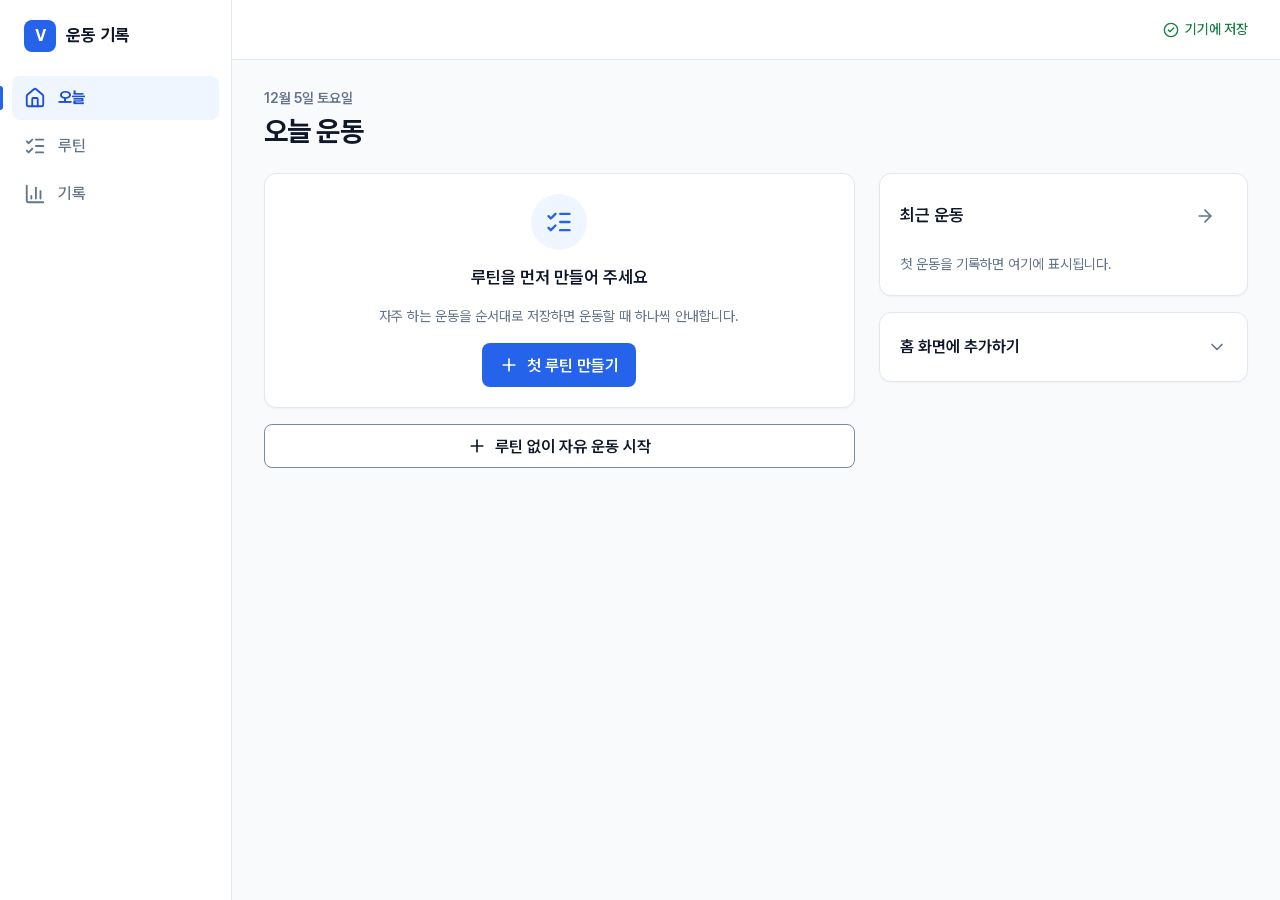
==== pwa/index.html @ a0f9f4d1 "다음 차례 루틴 추천과 루틴별 마지막 운동일 표시 Co-Authored-By: Claude Opus 5.5 <noreply@anthropic.com>" ====
<!doctype html>
<html lang="ko">
<head>
  <meta charset="utf-8">
  <meta name="viewport" content="width=device-width, initial-scale=1, viewport-fit=cover">
  <meta name="theme-color" content="#FFFFFF">
  <meta name="apple-mobile-web-app-capable" content="yes">
  <meta name="apple-mobile-web-app-status-bar-style" content="default">
  <meta name="description" content="세트가 끝나면 말하거나 직접 입력하는 개인용 운동 기록">
  <link rel="manifest" href="./manifest.webmanifest">
  <link rel="icon" href="./icon.svg" type="image/svg+xml">
  <link rel="apple-touch-icon" href="./icon-192.png">
  <link rel="preload" href="./fonts/VFSans-Variable.woff2" as="font" type="font/woff2" crossorigin>
  <link rel="stylesheet" href="./styles.css">
  <title>운동 기록</title>
</head>
<body>
  <a class="skip-link" href="#app-main">본문으로 건너뛰기</a>
  <div class="app-shell">
    <nav class="app-nav" aria-label="주 메뉴">
      <div class="nav-brand" aria-hidden="true"><span class="brand-mark">V</span><span>운동 기록</span></div>
      <button type="button" data-view="home" id="nav-home"><svg class="icon" width="22" height="22" viewBox="0 0 24 24" fill="none" stroke="currentColor" stroke-width="2" stroke-linecap="round" stroke-linejoin="round" aria-hidden="true" focusable="false"><path d="M15 21v-8a1 1 0 0 0-1-1h-4a1 1 0 0 0-1 1v8"/><path d="M3 10a2 2 0 0 1 .709-1.528l7-6a2 2 0 0 1 2.582 0l7 6A2 2 0 0 1 21 10v9a2 2 0 0 1-2 2H5a2 2 0 0 1-2-2z"/></svg><span>오늘</span></button>
      <button type="button" data-view="routines" id="nav-routines"><svg class="icon" width="22" height="22" viewBox="0 0 24 24" fill="none" stroke="currentColor" stroke-width="2" stroke-linecap="round" stroke-linejoin="round" aria-hidden="true" focusable="false"><path d="M13 5h8"/><path d="M13 12h8"/><path d="M13 19h8"/><path d="m3 17 2 2 4-4"/><path d="m3 7 2 2 4-4"/></svg><span>루틴</span></button>
      <button type="button" data-view="history" id="nav-history"><svg class="icon" width="22" height="22" viewBox="0 0 24 24" fill="none" stroke="currentColor" stroke-width="2" stroke-linecap="round" stroke-linejoin="round" aria-hidden="true" focusable="false"><path d="M3 3v16a2 2 0 0 0 2 2h16"/><path d="M18 17V9"/><path d="M13 17V5"/><path d="M8 17v-3"/></svg><span>기록</span></button>
    </nav>
    <div class="app-body">
      <header class="app-header">
        <div class="header-brand"><span class="brand-mark" aria-hidden="true">V</span><span class="header-title">운동 기록</span></div>
        <span id="connection" class="connection" aria-live="polite"></span>
      </header>
      <main id="app-main" class="app-main" tabindex="-1" aria-busy="true">
        <div class="skeleton-page" role="status" aria-label="기록을 불러오는 중">
          <div class="skeleton sk-eyebrow"></div>
          <div class="skeleton sk-title"></div>
          <div class="skeleton sk-card"></div>
          <div class="skeleton sk-card short"></div>
        </div>
      </main>
    </div>
  </div>
  <div id="toast-region" class="toast-region"></div>

  <dialog id="confirm-dialog" class="dialog confirm-dialog" aria-labelledby="confirm-title" aria-describedby="confirm-message">
    <form method="dialog" class="sheet">
      <div class="confirm-head"><span class="confirm-icon"></span><h2 id="confirm-title" class="dialog-title"></h2></div>
      <p id="confirm-message" class="confirm-message"></p>
      <div class="button-row"><button value="cancel" id="confirm-cancel" class="button secondary">취소</button><button value="ok" id="confirm-ok" class="button primary">확인</button></div>
    </form>
  </dialog>

  <dialog id="set-dialog" class="dialog" aria-labelledby="set-dialog-title">
    <form id="set-form" class="sheet" method="dialog">
      <h2 id="set-dialog-title" class="dialog-title">세트 직접 입력</h2>
      <div class="field-grid">
        <label class="field"><span class="label">중량 (kg)</span><input id="set-weight" name="weight" inputmode="decimal" type="number" min="0" max="2000" step="0.5" required></label>
        <label class="field"><span class="label">실제 횟수</span><input id="set-reps" name="reps" inputmode="numeric" type="number" min="0" max="999" step="1" required></label>
      </div>
      <p class="meta">목표 횟수가 아니라 실제로 수행한 횟수를 입력하세요.</p>
      <p id="set-error" class="inline-error" role="alert" hidden></p>
      <div class="button-row"><button type="button" class="button secondary" id="set-cancel">닫기</button><button type="submit" class="button primary">저장</button></div>
      <button type="button" class="button danger full" id="set-delete" hidden>이 세트 취소</button>
    </form>
  </dialog>

  <dialog id="dictation-dialog" class="dialog" aria-labelledby="dictation-title">
    <form id="dictation-form" class="sheet">
      <div class="sheet-heading"><p class="eyebrow">세트 기록</p><h2 id="dictation-title" class="dialog-title">받아쓰기로 기록</h2></div>
      <p id="dictation-help" class="meta">키보드의 마이크를 누르고 “70킬로 20회”처럼 말하세요. 받아쓰기를 마친 뒤 문장을 확인합니다.</p>
      <label class="field" for="dictation-text"><span class="label">받아쓴 문장</span></label>
      <textarea id="dictation-text" rows="3" lang="ko" inputmode="text" maxlength="300" placeholder="예: 70킬로 20회" aria-describedby="dictation-help dictation-weight-hint"></textarea>
      <p id="dictation-weight-hint" class="meta"></p>
      <div id="dictation-feedback" role="status" aria-live="polite" hidden></div>
      <button id="dictation-save" type="button" class="button primary full" hidden>기록 저장</button>
      <div class="button-row"><button id="dictation-cancel" type="button" class="button secondary">닫기</button><button id="dictation-check" type="submit" class="button primary">입력 확인</button></div>
      <details class="disclosure"><summary><span>키보드에 마이크가 없나요?</span><svg class="icon" width="20" height="20" viewBox="0 0 24 24" fill="none" stroke="currentColor" stroke-width="2" stroke-linecap="round" stroke-linejoin="round" aria-hidden="true" focusable="false"><path d="m6 9 6 6 6-6"/></svg></summary><div class="disclosure-body"><p class="meta">iPhone 설정 → 일반 → 키보드에서 받아쓰기를 켜고 한국어 키보드를 선택하세요. 문장을 직접 입력해도 됩니다.</p></div></details>
    </form>
  </dialog>

  <dialog id="routine-dialog" class="dialog dialog-wide" aria-labelledby="routine-title">
    <form id="routine-form" class="sheet">
      <div class="sheet-heading"><p class="eyebrow">루틴</p><h2 id="routine-title" class="dialog-title">새 운동 루틴</h2><p class="meta">위에서부터 순서대로 운동을 안내합니다.</p></div>
      <label class="field"><span class="label">루틴 제목</span><input name="title" required maxlength="40" placeholder="예: 하체"></label>
      <div id="routine-exercises" class="routine-exercises"></div>
      <button type="button" class="button secondary full" id="add-routine-exercise"><svg class="icon" width="20" height="20" viewBox="0 0 24 24" fill="none" stroke="currentColor" stroke-width="2" stroke-linecap="round" stroke-linejoin="round" aria-hidden="true" focusable="false"><path d="M5 12h14"/><path d="M12 5v14"/></svg>운동 추가</button>
      <p id="routine-error" class="inline-error" role="alert" hidden></p>
      <div class="button-row sheet-footer"><button type="button" class="button secondary" id="routine-cancel">취소</button><button type="submit" class="button primary">루틴 저장</button></div>
    </form>
  </dialog>
  <input id="backup-file" class="sr-only" type="file" accept=".json,application/json">
  <script type="module" src="./app.mjs?v=20261002-33"></script>
</body>
</html>
---- pwa/styles.css ----
/* Design system: docs/design-system.md. Mobile first; tablet ≥768px, desktop ≥1024px. */
@font-face {
  font-family: "VF Sans";
  src: url("./fonts/VFSans-Variable.woff2") format("woff2");
  font-weight: 45 930;
  font-style: normal;
  font-display: swap;
}

:root {
  color-scheme: light;
  --bg: #F8FAFC;
  --surface: #FFFFFF;
  --surface-muted: #F1F5F9;
  --text: #0F172A;
  --text-secondary: #64748B;
  --border: #E2E8F0;
  /* Input and control outlines need 3:1 against white (WCAG 1.4.11); --border is decorative only. */
  --border-strong: #7C8BA1;
  --primary: #2563EB;
  --primary-hover: #1D4ED8;
  --primary-soft: #EFF6FF;
  --primary-soft-border: #BFDBFE;
  --success: #16A34A;
  --success-text: #15803D;
  --success-soft: #F0FDF4;
  --success-soft-border: #BBF7D0;
  --warning: #D97706;
  --warning-text: #B45309;
  --warning-soft: #FFFBEB;
  --warning-soft-border: #FDE68A;
  --danger: #DC2626;
  --danger-hover: #B91C1C;
  --danger-soft: #FEF2F2;
  --danger-soft-border: #FECACA;
  --radius-card: 12px;
  --radius-control: 8px;
  --control-height: 44px;
  --gutter: 16px;
  --nav-height: 64px;
  --header-height: 56px;
  --sidebar-width: 232px;
  --content-max: 1440px;
  --shadow-card: 0 1px 2px rgba(15, 23, 42, 0.04);
  --shadow-overlay: 0 12px 32px rgba(15, 23, 42, 0.16);
  --duration: 200ms;
  --font: "VF Sans", "Pretendard", "Inter", -apple-system, BlinkMacSystemFont, "Apple SD Gothic Neo", "Malgun Gothic", system-ui, sans-serif;
}

*, *::before, *::after { box-sizing: border-box; }
html { -webkit-text-size-adjust: 100%; text-size-adjust: 100%; }
body {
  margin: 0;
  min-height: 100vh;
  font-family: var(--font);
  font-size: 16px;
  line-height: 1.5;
  color: var(--text);
  background: var(--bg);
  -webkit-font-smoothing: antialiased;
  font-feature-settings: "tnum" 0;
}
h1, h2, h3, p, dl, dd, ol, ul { margin: 0; }
ol, ul { padding: 0; list-style: none; }
button, input, select, textarea { font: inherit; color: inherit; }
button { cursor: pointer; }
button:disabled { cursor: not-allowed; }
svg.icon { flex: none; display: block; }
[hidden] { display: none !important; }
:focus-visible { outline: 2px solid var(--primary); outline-offset: 2px; border-radius: 4px; }
.sr-only { position: absolute; width: 1px; height: 1px; padding: 0; margin: -1px; overflow: hidden; clip: rect(0 0 0 0); white-space: nowrap; border: 0; }
.skip-link { position: absolute; left: 16px; top: -100px; z-index: 100; padding: 10px 16px; background: var(--surface); color: var(--primary); border: 1px solid var(--border); border-radius: var(--radius-control); font-weight: 600; }
.skip-link:focus { top: 12px; }

/* Typography */
.eyebrow { font-size: 14px; font-weight: 600; color: var(--text-secondary); }
.page-title { font-size: 24px; line-height: 1.3; font-weight: 700; letter-spacing: -0.02em; }
.page-desc { margin-top: 4px; font-size: 15px; color: var(--text-secondary); display: flex; flex-wrap: wrap; align-items: center; gap: 8px; }
.section-title { font-size: 20px; line-height: 1.35; font-weight: 600; letter-spacing: -0.01em; }
.card-title { font-size: 17px; line-height: 1.4; font-weight: 600; }
.hero-title { font-size: 22px; line-height: 1.3; font-weight: 700; letter-spacing: -0.01em; }
.meta { font-size: 14px; line-height: 1.5; color: var(--text-secondary); }
.label { font-size: 14px; font-weight: 600; color: var(--text); }
.unit { margin-left: 2px; font-size: 15px; font-weight: 500; color: var(--text-secondary); }
.inline-error { font-size: 14px; color: var(--danger); font-weight: 500; }

/* Shell: bottom tab bar on mobile, fixed sidebar from tablet up */
.app-shell { min-height: 100vh; }
.app-body { min-height: 100vh; padding-top: calc(var(--header-height) + env(safe-area-inset-top)); padding-bottom: calc(var(--nav-height) + env(safe-area-inset-bottom)); }
/* Fixed and opaque, including the status-bar inset: iOS Safari treats a fixed top bar as the page's
   top edge and extends its color, instead of blurring content that scrolls under the status bar. */
.app-header {
  position: fixed; top: 0; left: 0; right: 0; z-index: 20;
  display: flex; align-items: center; justify-content: space-between; gap: 12px;
  height: calc(var(--header-height) + env(safe-area-inset-top)); padding: env(safe-area-inset-top) var(--gutter) 0;
  background: var(--surface); border-bottom: 1px solid var(--border);
}
.header-brand, .nav-brand { display: flex; align-items: center; gap: 10px; font-weight: 700; font-size: 17px; }
.brand-mark { display: inline-grid; place-items: center; width: 32px; height: 32px; border-radius: 8px; background: var(--primary); color: #FFFFFF; font-size: 16px; font-weight: 700; }
.connection { display: inline-flex; align-items: center; gap: 6px; font-size: 14px; font-weight: 500; color: var(--success-text); }
.connection.offline { color: var(--warning-text); }
.app-nav {
  position: fixed; left: 0; right: 0; bottom: 0; z-index: 30;
  display: grid; grid-template-columns: repeat(3, 1fr);
  height: calc(var(--nav-height) + env(safe-area-inset-bottom)); padding-bottom: env(safe-area-inset-bottom);
  background: var(--surface); border-top: 1px solid var(--border);
}
.nav-brand { display: none; }
.app-nav button {
  position: relative; display: flex; flex-direction: column; align-items: center; justify-content: center; gap: 2px;
  min-height: var(--nav-height); border: 0; background: none; color: var(--text-secondary);
  font-size: 13px; font-weight: 500; transition: color var(--duration), background-color var(--duration);
}
.app-nav button.active { color: var(--primary); font-weight: 700; }
.app-nav button.active::before { content: ""; position: absolute; top: 0; left: 25%; right: 25%; height: 3px; border-radius: 0 0 3px 3px; background: var(--primary); }
.app-main { width: 100%; max-width: var(--content-max); margin: 0 auto; padding: 20px var(--gutter) 32px; display: grid; gap: 20px; align-content: start; }
.app-main:focus { outline: none; }

/* Skeleton */
.skeleton-page { display: grid; gap: 16px; }
.skeleton { border-radius: var(--radius-card); background: var(--surface-muted); animation: skeleton-pulse 1.4s ease-in-out infinite; }
.sk-eyebrow { width: 120px; height: 16px; border-radius: 6px; }
.sk-title { width: 60%; height: 30px; border-radius: 8px; }
.sk-card { height: 220px; }
.sk-card.short { height: 120px; }
@keyframes skeleton-pulse { 50% { opacity: 0.55; } }

/* Layout helpers */
.stack { display: grid; gap: 16px; align-content: start; }
.layout-split { display: grid; gap: 16px; align-items: start; }
.col-main, .col-side { min-width: 0; }
.card-grid { display: grid; gap: 16px; }
.section { display: grid; gap: 12px; }
.section-head, .card-head { display: flex; align-items: center; justify-content: space-between; gap: 12px; min-width: 0; }
.page-head { display: flex; flex-wrap: wrap; align-items: flex-end; justify-content: space-between; gap: 12px 16px; }
.page-head-text { display: grid; gap: 4px; min-width: 0; }
.page-actions { display: flex; flex-wrap: wrap; gap: 8px; }
.button-row { display: flex; gap: 8px; }
.button-row > .button { flex: 1; }
.button-wrap { display: flex; flex-wrap: wrap; gap: 8px; }
.form-actions { display: flex; flex-wrap: wrap-reverse; gap: 8px; justify-content: flex-end; }
.form-actions > .button { flex: 1 1 160px; }

/* Header tools: short meta, info toggle and icon buttons aligned on the right */
.head-tools { display: flex; align-items: center; gap: 4px; flex: none; }
.info-toggle { position: relative; }
.info-toggle > summary {
  display: grid; place-items: center; width: var(--control-height); height: var(--control-height);
  border-radius: var(--radius-control); color: var(--text-secondary); cursor: pointer; list-style: none;
  transition: background-color var(--duration), color var(--duration);
}
.info-toggle > summary::-webkit-details-marker { display: none; }
.info-toggle > summary:hover { background: var(--surface-muted); color: var(--text); }
.info-toggle[open] > summary { background: var(--primary-soft); color: var(--primary); }
.info-pop {
  position: absolute; z-index: 15; top: calc(100% + 4px); right: 0; width: min(280px, calc(100vw - 32px));
  padding: 12px 14px; background: var(--surface); color: var(--text); border: 1px solid var(--border);
  border-radius: var(--radius-card); box-shadow: var(--shadow-overlay); font-size: 14px; font-weight: 400; line-height: 1.5; white-space: normal;
}

/* Card */
.card { display: grid; gap: 16px; align-content: start; min-width: 0; padding: 16px; background: var(--surface); border: 1px solid var(--border); border-radius: var(--radius-card); box-shadow: var(--shadow-card); }
.form-card { max-width: 640px; }

/* Buttons: every control is at least 44px tall */
.button {
  display: inline-flex; align-items: center; justify-content: center; gap: 8px;
  min-height: var(--control-height); padding: 0 16px; border-radius: var(--radius-control);
  border: 1px solid transparent; font-size: 16px; font-weight: 600; line-height: 1.2; text-align: center; text-decoration: none;
  transition: background-color var(--duration), border-color var(--duration), color var(--duration);
}
.button.full { width: 100%; }
.button.primary { background: var(--primary); color: #FFFFFF; }
.button.primary:hover:not(:disabled) { background: var(--primary-hover); }
.button.secondary { background: var(--surface); color: var(--text); border-color: var(--border-strong); }
.button.secondary:hover:not(:disabled) { background: var(--surface-muted); }
.button.danger { background: var(--surface); color: var(--danger); border-color: var(--danger); }
.button.danger:hover:not(:disabled) { background: var(--danger-soft); }
.button.danger-solid { background: var(--danger); color: #FFFFFF; }
.button.danger-solid:hover:not(:disabled) { background: var(--danger-hover); }
.button:disabled { opacity: 0.5; }
.text-button, .link-button {
  display: inline-flex; align-items: center; gap: 6px; min-height: var(--control-height); padding: 0 8px; margin: 0 -8px;
  border: 0; border-radius: var(--radius-control); background: none; color: var(--primary); font-size: 15px; font-weight: 600;
  transition: background-color var(--duration), color var(--duration);
}
.text-button:hover, .link-button:hover { background: var(--primary-soft); }
.link-button { margin: 0; padding: 0 4px; font-size: 16px; text-align: left; }
.back-button { justify-self: start; }
.icon-button {
  display: inline-grid; place-items: center; flex: none; width: var(--control-height); height: var(--control-height);
  border: 1px solid transparent; border-radius: var(--radius-control); background: none; color: var(--text-secondary);
  transition: background-color var(--duration), color var(--duration);
}
.icon-button:hover:not(:disabled) { background: var(--surface-muted); color: var(--text); }
.icon-button.danger { color: var(--danger); }
.icon-button.danger:hover:not(:disabled) { background: var(--danger-soft); color: var(--danger-hover); }
.icon-button:disabled { opacity: 0.4; }

/* Form controls */
.field { display: grid; gap: 6px; min-width: 0; }
.field-grid { display: grid; grid-template-columns: 1fr 1fr; gap: 12px; }
input:not([type="file"]), select, textarea {
  width: 100%; min-height: var(--control-height); padding: 10px 12px;
  /* 16px stops iOS Safari from zooming on focus. */
  font-size: 16px; line-height: 1.4; background: var(--surface); color: var(--text);
  border: 1px solid var(--border-strong); border-radius: var(--radius-control);
  transition: border-color var(--duration), box-shadow var(--duration);
}
textarea { resize: vertical; min-height: 96px; }
input:focus-visible, select:focus-visible, textarea:focus-visible { outline: none; border-color: var(--primary); box-shadow: 0 0 0 3px rgba(37, 99, 235, 0.25); }
input::placeholder, textarea::placeholder { color: var(--text-secondary); }

/* Badges carry text (and usually an icon) so status never depends on color alone */
.badge { display: inline-flex; align-items: center; gap: 4px; min-height: 28px; padding: 2px 10px; border-radius: 999px; border: 1px solid var(--border); background: var(--surface-muted); color: var(--text); font-size: 13px; font-weight: 600; white-space: nowrap; }
.badge-primary { background: var(--primary-soft); border-color: var(--primary-soft-border); color: var(--primary-hover); }
.badge-success { background: var(--success-soft); border-color: var(--success-soft-border); color: var(--success-text); }
.badge-warning { background: var(--warning-soft); border-color: var(--warning-soft-border); color: var(--warning-text); }
.badge-danger { background: var(--danger-soft); border-color: var(--danger-soft-border); color: var(--danger-hover); }

/* Progress */
.progress { display: block; width: 100%; height: 8px; border: 0; border-radius: 999px; overflow: hidden; background: var(--surface-muted); appearance: none; -webkit-appearance: none; }
.progress::-webkit-progress-bar { background: var(--surface-muted); border-radius: 999px; }
.progress::-webkit-progress-value { background: var(--primary); border-radius: 999px; }
.progress::-moz-progress-bar { background: var(--primary); border-radius: 999px; }

/* Home */
.chip-group { display: flex; flex-wrap: wrap; gap: 8px; }
.chip {
  display: inline-flex; align-items: center; gap: 6px; min-height: var(--control-height); padding: 0 16px;
  border: 1px solid var(--border-strong); border-radius: 999px; background: var(--surface); color: var(--text); font-size: 15px; font-weight: 500;
  transition: background-color var(--duration), border-color var(--duration);
}
.chip:hover { background: var(--surface-muted); }
.chip.selected { background: var(--primary-soft); border: 2px solid var(--primary); color: var(--primary-hover); font-weight: 700; padding: 0 15px; }
.plan-head { display: flex; flex-wrap: wrap; align-items: baseline; justify-content: space-between; gap: 4px 12px; padding-top: 4px; border-top: 1px solid var(--border); }
.plan-head .card-title { padding-top: 12px; }
.plan-head .card-title .badge { margin-left: 4px; vertical-align: middle; }
/* Suggested next routine in the rotation; a plain highlighted row, not a second call to action */
.next-routine { display: flex; align-items: center; gap: 12px; padding: 12px; border: 1px solid var(--primary-soft-border); border-radius: var(--radius-control); background: var(--primary-soft); }
.next-routine .list-main { justify-items: start; }
.plan-list, .step-list { display: grid; }
.plan-list li { display: flex; align-items: center; gap: 12px; padding: 12px 0; border-bottom: 1px solid var(--border); }
.plan-list li:last-child { border-bottom: 0; }
.plan-index { display: inline-grid; place-items: center; flex: none; width: 28px; height: 28px; border-radius: 999px; background: var(--surface-muted); color: var(--text-secondary); font-size: 14px; font-weight: 700; font-variant-numeric: tabular-nums; }
.list-main { display: grid; gap: 2px; flex: 1; min-width: 0; }
.list-main strong { font-size: 16px; font-weight: 600; overflow-wrap: anywhere; }
.list { display: grid; margin: 0 -8px; }
.list-item {
  display: flex; align-items: center; gap: 12px; width: 100%; min-height: 60px; padding: 8px; border: 0; border-radius: var(--radius-control);
  background: none; text-align: left; color: var(--text-secondary); transition: background-color var(--duration);
}
.list-item:hover { background: var(--surface-muted); }
.list-item .list-main { color: var(--text); }
.stat-row { display: flex; flex-wrap: wrap; gap: 24px; }
.stat-row dt, .metric-grid dt, .stat dt { font-size: 14px; color: var(--text-secondary); font-weight: 500; }
.stat-row dd { font-size: 22px; font-weight: 700; font-variant-numeric: tabular-nums; }

/* Active workout */
.metric-grid { display: grid; grid-template-columns: repeat(3, minmax(0, 1fr)); gap: 12px; }
.metric-grid > div { display: grid; gap: 2px; min-width: 0; }
.metric-grid dd { font-size: 32px; line-height: 1.15; font-weight: 700; letter-spacing: -0.02em; font-variant-numeric: tabular-nums; }
.plate-line { display: flex; align-items: center; gap: 8px; padding: 10px 12px; border-radius: var(--radius-control); background: var(--surface-muted); font-size: 15px; font-weight: 500; font-variant-numeric: tabular-nums; }
.plate-line .icon { color: var(--text-secondary); }
.intensity-line { display: flex; flex-wrap: wrap; align-items: center; gap: 8px; }
.rest-timer {
  display: flex; align-items: center; gap: 8px; justify-self: start; min-height: var(--control-height); padding: 0 14px;
  border: 1px solid var(--border); border-radius: 999px; background: var(--surface); color: var(--text-secondary);
  font-size: 15px; font-weight: 600; font-variant-numeric: tabular-nums;
}
.rest-timer .icon-circle-check { display: none; }
.rest-timer.ready { background: var(--success-soft); border-color: var(--success-soft-border); color: var(--success-text); }
.rest-timer.ready .icon-timer { display: none; }
.rest-timer.ready .icon-circle-check { display: block; }
.callout { gap: 14px; }
.callout-primary { background: var(--primary-soft); border-color: var(--primary-soft-border); }
.callout-success { background: var(--success-soft); border-color: var(--success-soft-border); }
.callout-danger { background: var(--danger-soft); border-color: var(--danger-soft-border); }
.callout-head { display: flex; align-items: flex-start; gap: 12px; }
.callout-head > div { display: grid; gap: 2px; min-width: 0; }
.callout-icon { display: inline-grid; place-items: center; flex: none; width: 36px; height: 36px; border-radius: 999px; background: var(--surface); }
.callout-primary .callout-icon { color: var(--primary); }
.callout-success .callout-icon { color: var(--success); }
.callout-danger .callout-icon { color: var(--danger); }
.record-actions { display: grid; grid-template-columns: 1fr; gap: 8px; }
.record-button { min-height: 56px; font-size: 17px; }
.record-actions .meta { text-align: center; }
.step { display: flex; align-items: center; gap: 12px; width: 100%; min-height: 60px; padding: 8px; border: 0; border-radius: var(--radius-control); background: none; text-align: left; color: var(--text-secondary); transition: background-color var(--duration); }
.step:hover { background: var(--surface-muted); }
.step .list-main { color: var(--text); }
.step.current { background: var(--primary-soft); box-shadow: inset 3px 0 0 var(--primary); }
.step.complete .plan-index { background: var(--success-soft); color: var(--success-text); }
.step-list { gap: 4px; }

/* Disclosure (details/summary) */
.disclosure { gap: 0; }
.disclosure > summary {
  display: flex; align-items: center; justify-content: space-between; gap: 12px; min-height: var(--control-height);
  margin: -8px; padding: 8px; border-radius: var(--radius-control); cursor: pointer; list-style: none; font-size: 16px; font-weight: 600;
}
.disclosure > summary::-webkit-details-marker { display: none; }
.disclosure > summary .icon { color: var(--text-secondary); transition: transform var(--duration); }
.disclosure[open] > summary .icon { transform: rotate(180deg); }
.disclosure > summary > span { display: flex; flex-wrap: wrap; align-items: baseline; gap: 4px 8px; }
.disclosure-body, .disclosure[open] > .step-list, .records-more[open] > .data-table { margin-top: 12px; }
.records-more > summary { margin: 0; }

/* Routines */
.card-actions { display: flex; align-items: center; gap: 4px; padding-top: 12px; border-top: 1px solid var(--border); }
.card-actions .button { margin-right: auto; }
.empty-state { justify-items: center; text-align: center; padding: 32px 20px; }
.empty-state .button { justify-self: center; }
.empty-icon { display: inline-grid; place-items: center; width: 56px; height: 56px; border-radius: 999px; background: var(--primary-soft); color: var(--primary); }

/* History */
.stat-cards { display: grid; grid-template-columns: repeat(2, minmax(0, 1fr)); gap: 12px; }
.stat { gap: 4px; }
.stat dd { font-size: 28px; font-weight: 700; font-variant-numeric: tabular-nums; }
.sparkline { display: block; color: var(--primary); }
.danger-zone { display: grid; gap: 12px; padding: 16px; border: 1px solid var(--danger-soft-border); border-radius: var(--radius-card); background: var(--danger-soft); }
.danger-zone > div { display: grid; gap: 2px; }


/* NAS backup: status line, actions and the restore list inside the backup panel */
.nas-panel { display: grid; gap: 12px; padding-bottom: 16px; border-bottom: 1px solid var(--border); }
.nas-status { display: flex; flex-wrap: wrap; align-items: center; gap: 8px; }
.nas-list-wrap { display: grid; gap: 4px; }
.nas-list { display: grid; }
.nas-list li { display: flex; align-items: center; gap: 12px; padding: 8px 0; border-bottom: 1px solid var(--border); }
.nas-list li:last-child { border-bottom: 0; }

/* Activity grass: a picture with a text summary; levels go from light to dark blue */
.activity-card { --cell: 15px; --cell-gap: 3px; }
.activity-summary { display: grid; grid-template-columns: repeat(3, minmax(0, 1fr)); gap: 12px; }
.activity-summary dt { font-size: 14px; font-weight: 500; color: var(--text-secondary); }
.activity-summary dd { font-size: 22px; font-weight: 700; font-variant-numeric: tabular-nums; }
.heatmap { display: flex; gap: 6px; justify-content: center; }
.heat-days, .heat-week { display: grid; grid-template-rows: 18px repeat(7, var(--cell)); gap: var(--cell-gap); }
.heat-days span { font-size: 13px; line-height: var(--cell); color: var(--text-secondary); }
.heat-grid { display: flex; gap: var(--cell-gap); }
.heat-month { width: var(--cell); font-size: 13px; line-height: 18px; color: var(--text-secondary); white-space: nowrap; overflow: visible; }
.heat-cell { display: block; width: var(--cell); height: var(--cell); border-radius: 3px; background: var(--surface-muted); box-shadow: inset 0 0 0 1px rgba(15, 23, 42, 0.06); }
.heat-cell.level-1 { background: #DBEAFE; }
.heat-cell.level-2 { background: #93C5FD; }
.heat-cell.level-3 { background: #3B82F6; }
.heat-cell.level-4 { background: #1D4ED8; }
.heat-cell.today { outline: 2px solid var(--text); outline-offset: 1px; }
.heat-cell.future { background: none; box-shadow: none; }
.heat-legend { display: flex; align-items: center; justify-content: flex-end; gap: 4px; }
.heat-legend .meta:first-child { margin-right: 4px; }
.heat-legend .meta:last-child { margin-left: 4px; }

/* Weekly volume */
.volume-headline { display: grid; gap: 2px; }
.volume-change { display: flex; align-items: center; gap: 6px; font-size: 15px; font-weight: 600; color: var(--text); }
.volume-change .icon { color: var(--primary); }
.volume-table .cell-volume { display: flex; align-items: center; gap: 10px; min-width: 180px; }
.volume-table .cell-volume > span:last-child { min-width: 84px; text-align: right; font-weight: 600; }
.volume-bar { flex: 1; height: 8px; border-radius: 999px; background: var(--surface-muted); overflow: hidden; }
.volume-bar > span { display: block; height: 100%; border-radius: 999px; background: var(--primary); }
.volume-table tr.current th { color: var(--primary-hover); }

/* Data tables: real tables from tablet up; cards or compact rows on mobile */
.data-table { width: 100%; border-collapse: separate; border-spacing: 0; font-variant-numeric: tabular-nums; }
.data-table th, .data-table td { padding: 10px 12px; text-align: left; vertical-align: middle; border-bottom: 1px solid var(--border); font-size: 15px; }
.data-table thead th { font-size: 14px; font-weight: 600; color: var(--text-secondary); background: var(--surface-muted); }
.data-table tbody th { font-weight: 600; }
.data-table tbody tr:last-child > * { border-bottom: 0; }
.data-table .cell-actions { width: 1%; white-space: nowrap; text-align: right; padding-top: 0; padding-bottom: 0; }
.data-table .cell-actions .icon-button { display: inline-grid; }
.section > .data-table, .records-more > .data-table { background: var(--surface); border: 1px solid var(--border); border-radius: var(--radius-card); overflow: hidden; }
.section > .data-table thead th:first-child, .records-more > .data-table thead th:first-child { border-top-left-radius: var(--radius-card); }
.section > .data-table thead th:last-child, .records-more > .data-table thead th:last-child { border-top-right-radius: var(--radius-card); }
.card > .data-table thead th, .card .set-table > .data-table thead th { background: none; padding-top: 0; }
.card > .data-table th:first-child, .card > .data-table td:first-child, .card .set-table > .data-table th:first-child, .card .set-table > .data-table td:first-child { padding-left: 0; }
.card > .data-table .cell-actions, .card .set-table > .data-table .cell-actions { padding-right: 0; }
@media (max-width: 767px) {
  .data-table.cards-mobile thead { position: absolute; width: 1px; height: 1px; overflow: hidden; clip: rect(0 0 0 0); }
  .data-table.cards-mobile, .data-table.cards-mobile tbody { display: grid; gap: 12px; background: none; border: 0; }
  .data-table.cards-mobile tr { display: grid; gap: 6px 16px; align-items: center; padding: 14px 16px; background: var(--surface); border: 1px solid var(--border); border-radius: var(--radius-card); box-shadow: var(--shadow-card); }
  .data-table.cards-mobile th, .data-table.cards-mobile td { display: flex; align-items: center; gap: 6px; min-width: 0; padding: 0; border: 0; font-size: 15px; }
  .data-table.cards-mobile td[data-label]::before { content: attr(data-label); font-size: 14px; font-weight: 500; color: var(--text-secondary); }
  .data-table.cards-mobile tbody th { font-size: 17px; }
  .data-table.cards-mobile .cell-actions { grid-column: 1 / -1; justify-content: flex-end; gap: 4px; margin-top: 4px; padding-top: 6px; border-top: 1px solid var(--border); }
  /* Session cards: name + status, then date · exercises · sets, then actions. */
  .data-table.session-table tr { display: flex; flex-wrap: wrap; align-items: center; gap: 6px 16px; }
  .data-table.session-table tr::after { content: ""; order: 2; flex-basis: 100%; height: 0; }
  .data-table.session-table tbody th { order: 1; flex: 1 1 0; }
  .data-table.cards-mobile.session-table td:nth-child(5) { order: 1; }
  .data-table.cards-mobile.session-table td:nth-child(5)::before { content: none; }
  .data-table.session-table td:nth-child(1), .data-table.session-table td:nth-child(3), .data-table.session-table td:nth-child(4) { order: 3; }
  .data-table.cards-mobile.session-table .cell-actions { order: 4; flex-basis: 100%; }
  .session-table .link-button { margin-left: -4px; font-size: 17px; }
  /* 1RM cards: exercise + best, then equipment and latest beside the trend line. */
  .record-table tr { grid-template-columns: 1fr auto; }
  .record-table tbody th { grid-area: 1 / 1; }
  .record-table td:nth-child(5) { grid-area: 1 / 2; justify-self: end; }
  .record-table td:nth-child(2) { grid-area: 2 / 1; }
  .record-table td:nth-child(4) { grid-area: 3 / 1; }
  .record-table td:nth-child(3) { grid-area: 2 / 2 / 4 / 3; justify-self: end; }
  .data-table.cards-mobile.record-table td:nth-child(3)::before { content: none; }
  .data-table.cards-mobile .cell-actions { width: auto; }
  /* Weekly volume rows: week + volume on one line, days · sets below. */
  .volume-table thead { position: absolute; width: 1px; height: 1px; overflow: hidden; clip: rect(0 0 0 0); }
  .volume-table, .volume-table tbody { display: block; }
  .volume-table tr { display: grid; grid-template-columns: auto auto 1fr; gap: 4px 12px; align-items: center; padding: 10px 0; border-bottom: 1px solid var(--border); }
  .volume-table tr:last-child { border-bottom: 0; }
  .volume-table th, .volume-table td { display: flex; align-items: center; gap: 4px; padding: 0; border: 0; }
  .volume-table tbody th { grid-area: 1 / 1 / 2 / 3; }
  .volume-table .cell-volume { grid-area: 1 / 3; min-width: 0; }
  .volume-table td[data-label] { grid-row: 2; font-size: 14px; color: var(--text-secondary); }
  .volume-table td[data-label]::before { content: attr(data-label); }
}

/* Dialogs: bottom sheet on mobile, centered from tablet up */
.dialog {
  width: 100%; max-width: 100%; max-height: calc(100dvh - 24px); margin: auto 0 0; padding: 0;
  border: 0; border-radius: 16px 16px 0 0; background: var(--surface); color: var(--text); box-shadow: var(--shadow-overlay);
}
.dialog::backdrop { background: rgba(15, 23, 42, 0.45); }
.dialog[open] { animation: dialog-in var(--duration) ease-out; }
@keyframes dialog-in { from { opacity: 0; transform: translateY(12px); } }
.sheet { display: grid; gap: 16px; padding: 20px var(--gutter) calc(20px + env(safe-area-inset-bottom)); }
.sheet-heading { display: grid; gap: 4px; }
.dialog-title { font-size: 20px; font-weight: 700; line-height: 1.35; }
.confirm-head { display: flex; align-items: center; gap: 12px; }
.confirm-icon { display: inline-grid; place-items: center; flex: none; width: 44px; height: 44px; border-radius: 999px; background: var(--primary-soft); color: var(--primary); }
.confirm-dialog.is-danger .confirm-icon { background: var(--danger-soft); color: var(--danger); }
.confirm-message { font-size: 16px; color: var(--text); white-space: pre-line; }
.sheet-footer { position: sticky; bottom: calc(-20px - env(safe-area-inset-bottom)); margin: 0 calc(-1 * var(--gutter)) calc(-20px - env(safe-area-inset-bottom)); padding: 12px var(--gutter) calc(12px + env(safe-area-inset-bottom)); background: var(--surface); border-top: 1px solid var(--border); }
/* Dictation preview inside its dialog; the text states the result, color only reinforces it. */
.notice { padding: 12px 14px; border-radius: var(--radius-control); border: 1px solid var(--border); font-size: 15px; font-weight: 500; }
.notice.info { background: var(--primary-soft); border-color: var(--primary-soft-border); color: var(--primary-hover); }
.notice.warning { background: var(--warning-soft); border-color: var(--warning-soft-border); color: var(--warning-text); }
.notice.error { background: var(--danger-soft); border-color: var(--danger-soft-border); color: var(--danger-hover); }
.routine-exercises { display: grid; gap: 12px; }
.routine-exercise { display: grid; gap: 12px; padding: 12px; border: 1px solid var(--border); border-radius: var(--radius-card); background: var(--bg); }
.routine-row-heading { font-size: 15px; font-weight: 700; }
.row-tools { display: flex; gap: 2px; }
.routine-values { display: grid; grid-template-columns: repeat(3, minmax(0, 1fr)); gap: 8px; }

/* Toasts sit above the tab bar on mobile and bottom-right on larger screens */
.toast-region {
  position: fixed; z-index: 60; left: var(--gutter); right: var(--gutter);
  bottom: calc(var(--nav-height) + env(safe-area-inset-bottom) + 12px);
  display: grid; gap: 8px; pointer-events: none;
}
.toast {
  display: flex; align-items: flex-start; gap: 10px; padding: 12px 8px 12px 14px; pointer-events: auto;
  background: var(--surface); color: var(--text); border: 1px solid var(--border); border-left-width: 4px;
  border-radius: var(--radius-card); box-shadow: var(--shadow-overlay); animation: toast-in var(--duration) ease-out;
  transition: opacity var(--duration), transform var(--duration);
}
.toast.leaving { opacity: 0; transform: translateY(8px); }
@keyframes toast-in { from { opacity: 0; transform: translateY(8px); } }
.toast-icon { padding-top: 2px; }
.toast-success { border-left-color: var(--success); }
.toast-success .toast-icon { color: var(--success); }
.toast-info { border-left-color: var(--primary); }
.toast-info .toast-icon { color: var(--primary); }
.toast-warning { border-left-color: var(--warning); }
.toast-warning .toast-icon { color: var(--warning); }
.toast-error { border-left-color: var(--danger); }
.toast-error .toast-icon { color: var(--danger); }
.toast-body { flex: 1; display: grid; gap: 4px; min-width: 0; padding-top: 2px; font-size: 15px; font-weight: 500; overflow-wrap: anywhere; }
.toast-record { display: flex; align-items: center; gap: 6px; font-size: 14px; color: var(--warning-text); font-weight: 600; }
.toast .text-button { margin: 0; flex: none; }
.toast-close { width: 36px; height: 36px; margin: -4px 0; }
.toast-close .icon { width: 18px; height: 18px; }

/* Tablet ≥768px: sidebar, wider gutters, tables, centered dialogs */
@media (min-width: 768px) {
  :root { --gutter: 24px; }
  .app-nav {
    top: 0; right: auto; width: var(--sidebar-width); height: auto;
    display: flex; flex-direction: column; gap: 4px; padding: 16px 12px;
    border-top: 0; border-right: 1px solid var(--border);
  }
  .nav-brand { display: flex; padding: 4px 12px 20px; }
  .app-nav button { flex-direction: row; justify-content: flex-start; gap: 12px; min-height: 44px; padding: 0 12px; border-radius: var(--radius-control); font-size: 16px; }
  .app-nav button:hover { background: var(--surface-muted); color: var(--text); }
  .app-nav button.active { background: var(--primary-soft); color: var(--primary-hover); }
  .app-nav button.active::before { top: 10px; bottom: 10px; left: -12px; right: auto; width: 3px; height: auto; border-radius: 0 3px 3px 0; }
  :root { --header-height: 60px; }
  .app-body { margin-left: var(--sidebar-width); padding-bottom: 0; }
  .header-brand { visibility: hidden; }
  .app-header { left: var(--sidebar-width); }
  .app-main { padding: 28px var(--gutter) 48px; gap: 24px; }
  .page-title { font-size: 28px; }
  .card { padding: 20px; }
  .card-grid { grid-template-columns: repeat(auto-fill, minmax(320px, 1fr)); }
  .stat-cards { grid-template-columns: repeat(auto-fill, minmax(200px, 1fr)); }
  .toast-region { left: auto; right: var(--gutter); bottom: 24px; width: 380px; }
  .dialog { width: calc(100% - 48px); max-width: 480px; margin: auto; border-radius: var(--radius-card); max-height: calc(100dvh - 48px); }
  .dialog-wide { max-width: 640px; }
  .sheet { padding: 24px; }
  .sheet-footer { bottom: -24px; margin: 0 -24px -24px; padding: 12px 24px; }
  .record-actions { grid-template-columns: 2fr 1fr; }
  .activity-card { --cell: 18px; --cell-gap: 4px; }
  .heatmap { justify-content: flex-start; }
  .record-actions .meta, .record-actions .record-repeat { grid-column: 1 / -1; }
}

/* Desktop ≥1024px: two-column work areas */
@media (min-width: 1024px) {
  :root { --gutter: 32px; }
  .layout-split { grid-template-columns: minmax(0, 1.6fr) minmax(320px, 1fr); gap: 24px; }
  .card-grid { gap: 20px; }
}

@media (prefers-reduced-motion: reduce) {
  *, *::before, *::after { animation: none !important; transition: none !important; scroll-behavior: auto !important; }
}

/* Set tables follow their own width, not the screen: a narrow card on desktop gets the same one-line list as a phone. */
.set-table { container-type: inline-size; }
@container (max-width: 520px) {
  .data-table.list-mobile thead { position: absolute; width: 1px; height: 1px; overflow: hidden; clip: rect(0 0 0 0); }
  .data-table.list-mobile, .data-table.list-mobile tbody { display: block; }
  .data-table.list-mobile tr { display: flex; align-items: center; gap: 12px; padding: 4px 0; border-bottom: 1px solid var(--border); }
  .data-table.list-mobile tr:last-child { border-bottom: 0; }
  .data-table.list-mobile th, .data-table.list-mobile td { display: block; border: 0; padding: 0; }
  .data-table.list-mobile tbody th { min-width: 48px; color: var(--text-secondary); font-weight: 600; }
  .data-table.list-mobile td:nth-child(2) { font-weight: 700; font-size: 16px; }
  .data-table.list-mobile td:nth-child(3)::before { content: "× "; color: var(--text-secondary); font-weight: 400; }
  .data-table.list-mobile td:nth-child(3) { font-weight: 700; font-size: 16px; }
  /* The intensity badge drops to a second line under the numbers, keeping the edit buttons on the first. */
  .data-table.list-mobile tr { flex-wrap: wrap; }
  .data-table.list-mobile .cell-intensity { order: 1; flex-basis: 100%; padding: 0 0 4px 60px; }
  .data-table.list-mobile .cell-intensity:empty { display: none; }
  .data-table.list-mobile .cell-actions { margin-left: auto; }
  .data-table.list-mobile .cell-actions { width: auto; }
}
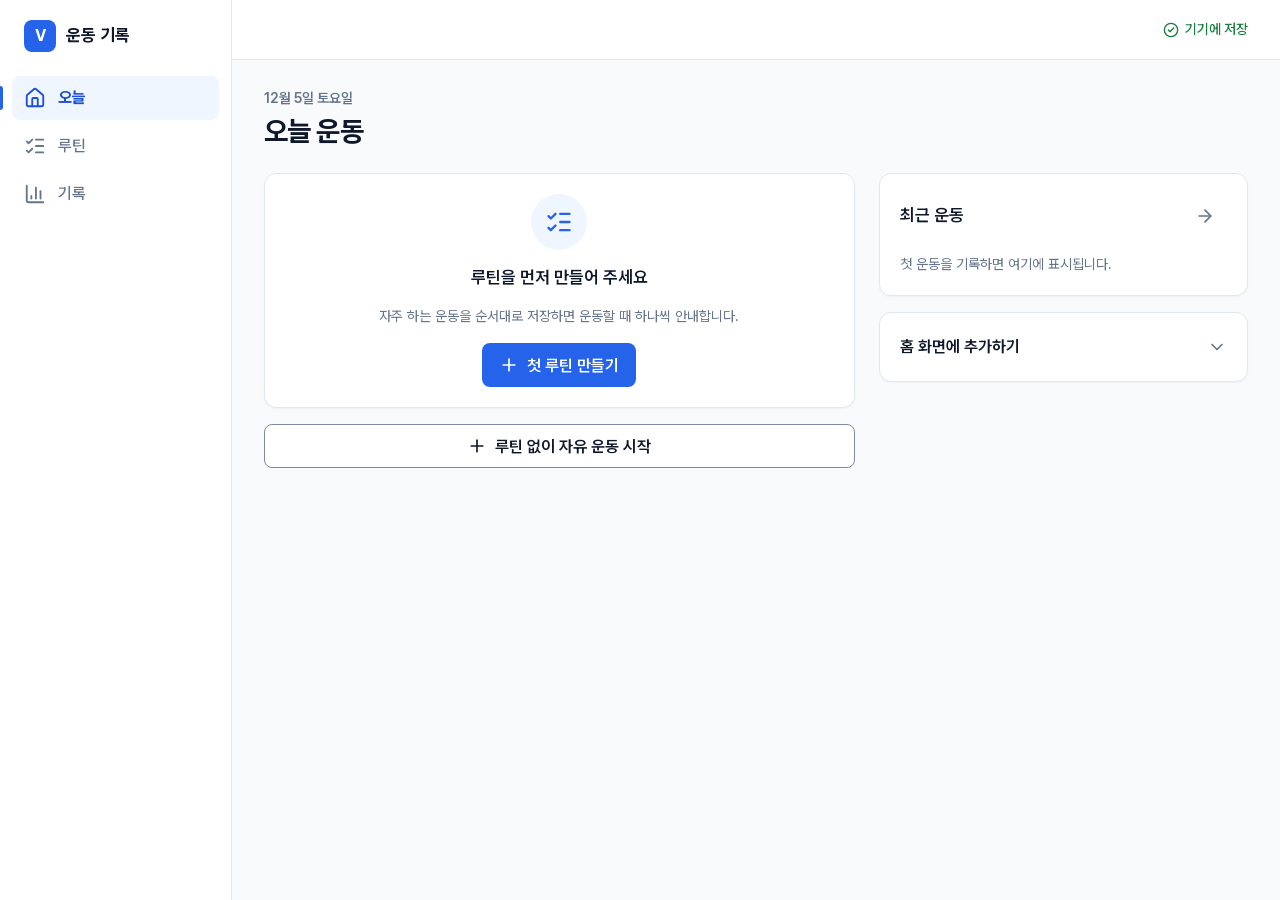
==== commit 5ee0d2b4: "3대 합계 추가 Co-Authored-By: Claude Opus 5.5 <noreply@anthropic.com>" ====
--- a/pwa/index.html
+++ b/pwa/index.html
@@ -87,6 +87,6 @@
     </form>
   </dialog>
   <input id="backup-file" class="sr-only" type="file" accept=".json,application/json">
-  <script type="module" src="./app.mjs?v=20261002-33"></script>
+  <script type="module" src="./app.mjs?v=20261002-36"></script>
 </body>
 </html>
--- a/pwa/styles.css
+++ b/pwa/styles.css
@@ -351,11 +351,33 @@
 .heat-legend .meta:last-child { margin-left: 4px; }
 
 /* Weekly volume */
+.report-sentence { font-size: 16px; font-weight: 500; }
+.report-grid { display: grid; grid-template-columns: repeat(2, minmax(0, 1fr)); gap: 16px 12px; }
+.report-grid > div { display: grid; gap: 2px; min-width: 0; }
+.report-grid dt { font-size: 14px; color: var(--text-secondary); font-weight: 500; }
+.report-grid dd { font-size: 22px; font-weight: 700; font-variant-numeric: tabular-nums; }
+.big3-grid { display: grid; grid-template-columns: repeat(3, minmax(0, 1fr)); gap: 12px; padding-top: 12px; border-top: 1px solid var(--border); }
+.big3-grid > div { display: grid; gap: 2px; min-width: 0; }
+.big3-grid dt { font-size: 14px; color: var(--text-secondary); font-weight: 500; }
+.big3-grid dd { font-size: 20px; font-weight: 700; font-variant-numeric: tabular-nums; overflow-wrap: anywhere; }
+.report-records { display: grid; gap: 8px; padding-top: 12px; border-top: 1px solid var(--border); }
+.report-records li { display: flex; align-items: flex-start; gap: 8px; }
+.report-records .icon { flex: none; margin-top: 2px; color: var(--warning); }
 .volume-headline { display: grid; gap: 2px; }
 .volume-change { display: flex; align-items: center; gap: 6px; font-size: 15px; font-weight: 600; color: var(--text); }
 .volume-change .icon { color: var(--primary); }
 .volume-table .cell-volume { display: flex; align-items: center; gap: 10px; min-width: 180px; }
 .volume-table .cell-volume > span:last-child { min-width: 84px; text-align: right; font-weight: 600; }
+/* Body parts: name and last set, a set-count bar, and a recovery badge with text */
+.part-rows { display: grid; }
+.part-rows li { display: grid; grid-template-columns: minmax(72px, auto) 1fr auto; align-items: center; gap: 12px; padding: 10px 0; border-bottom: 1px solid var(--border); }
+.part-rows li:last-child { border-bottom: 0; }
+.part-main { display: grid; gap: 2px; }
+.part-sets { display: flex; align-items: center; gap: 8px; min-width: 0; font-weight: 600; font-variant-numeric: tabular-nums; white-space: nowrap; }
+.part-list { display: grid; gap: 8px; }
+.part-field { display: flex; align-items: center; justify-content: space-between; gap: 12px; }
+.part-field > span { min-width: 0; overflow-wrap: anywhere; }
+.part-field select { flex: none; width: 150px; }
 .volume-bar { flex: 1; height: 8px; border-radius: 999px; background: var(--surface-muted); overflow: hidden; }
 .volume-bar > span { display: block; height: 100%; border-radius: 999px; background: var(--primary); }
 .volume-table tr.current th { color: var(--primary-hover); }
@@ -490,6 +512,7 @@
   .card { padding: 20px; }
   .card-grid { grid-template-columns: repeat(auto-fill, minmax(320px, 1fr)); }
   .stat-cards { grid-template-columns: repeat(auto-fill, minmax(200px, 1fr)); }
+  .report-grid { grid-template-columns: repeat(4, minmax(0, 1fr)); }
   .toast-region { left: auto; right: var(--gutter); bottom: 24px; width: 380px; }
   .dialog { width: calc(100% - 48px); max-width: 480px; margin: auto; border-radius: var(--radius-card); max-height: calc(100dvh - 48px); }
   .dialog-wide { max-width: 640px; }
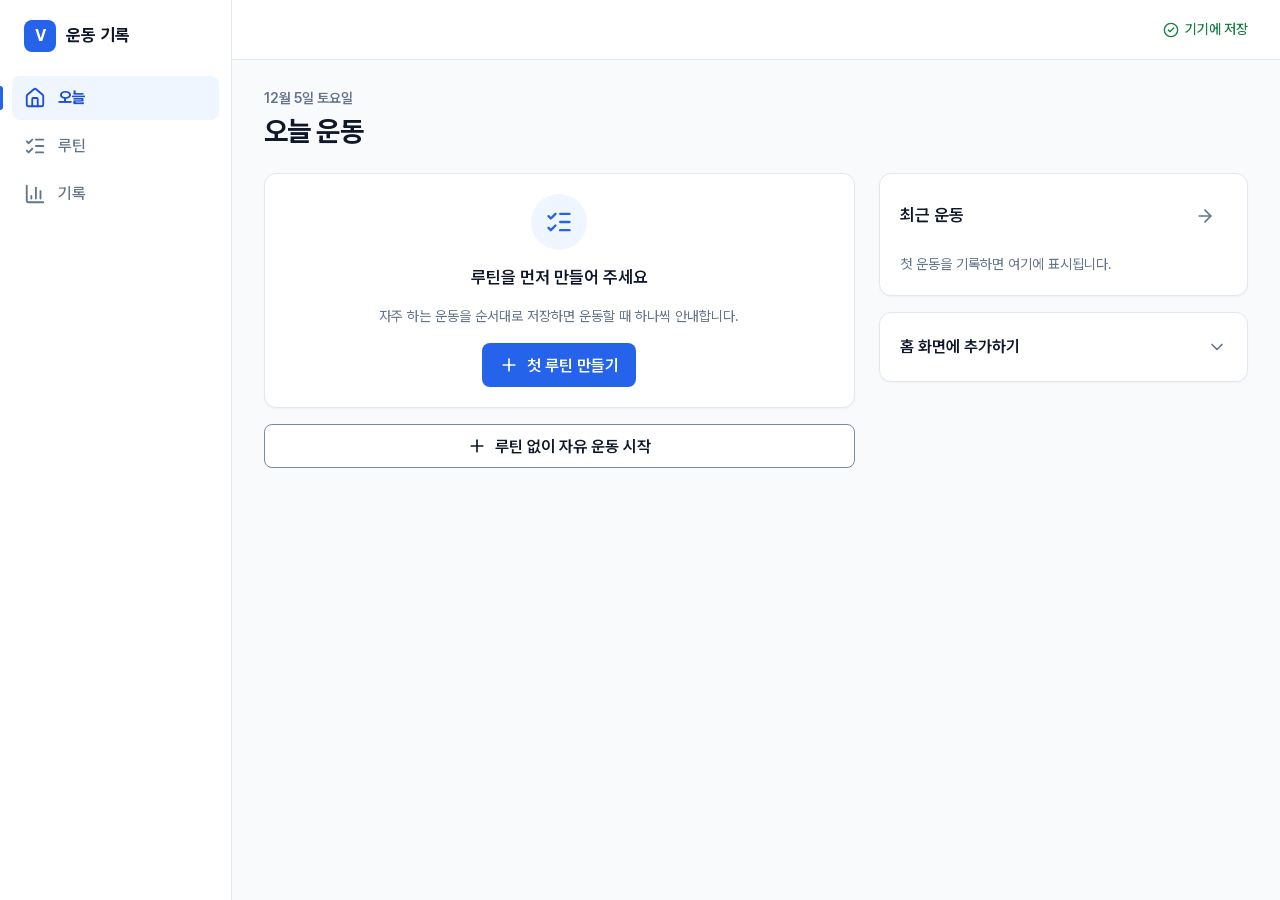
==== commit f53e9226: "보안 헤더와 백업 검증·컨테이너 격리 강화 Co-Authored-By: Claude Opus 5.5 <noreply@anthropic.com>" ====
--- a/pwa/index.html
+++ b/pwa/index.html
@@ -87,6 +87,6 @@
     </form>
   </dialog>
   <input id="backup-file" class="sr-only" type="file" accept=".json,application/json">
-  <script type="module" src="./app.mjs?v=20261002-36"></script>
+  <script type="module" src="./app.mjs?v=20261002-37"></script>
 </body>
 </html>
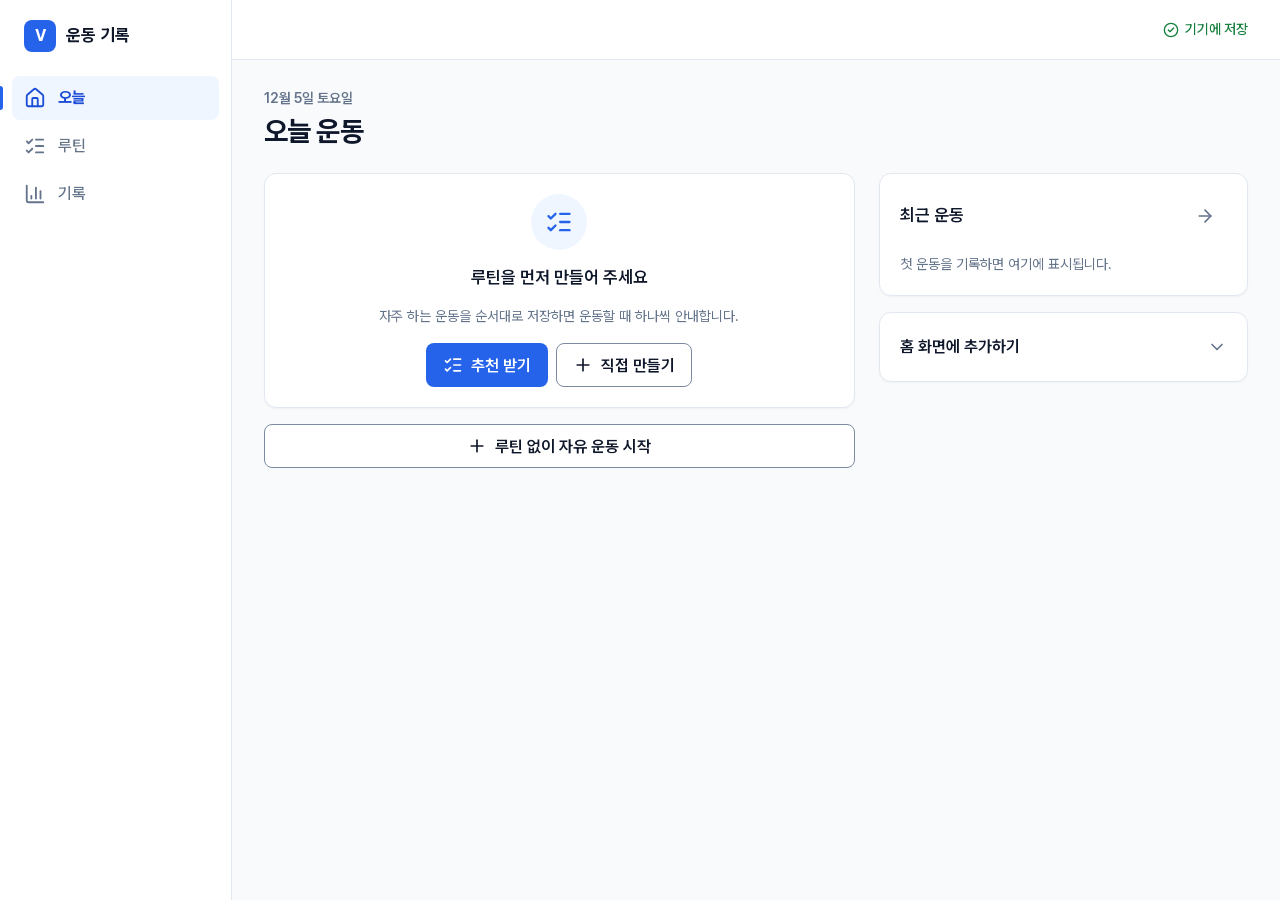
==== commit 757b3adb: "질문 기반 추천 루틴 추가 Co-Authored-By: Claude Opus 5.5 <noreply@anthropic.com>" ====
--- a/pwa/index.html
+++ b/pwa/index.html
@@ -86,7 +86,10 @@
       <div class="button-row sheet-footer"><button type="button" class="button secondary" id="routine-cancel">취소</button><button type="submit" class="button primary">루틴 저장</button></div>
     </form>
   </dialog>
+  <dialog id="recommend-dialog" class="dialog dialog-wide" aria-labelledby="recommend-title">
+    <div id="recommend-body" class="sheet"></div>
+  </dialog>
   <input id="backup-file" class="sr-only" type="file" accept=".json,application/json">
-  <script type="module" src="./app.mjs?v=20261002-37"></script>
+  <script type="module" src="./app.mjs?v=20261002-38"></script>
 </body>
 </html>
--- a/pwa/styles.css
+++ b/pwa/styles.css
@@ -444,6 +444,14 @@
 @keyframes dialog-in { from { opacity: 0; transform: translateY(12px); } }
 .sheet { display: grid; gap: 16px; padding: 20px var(--gutter) calc(20px + env(safe-area-inset-bottom)); }
 .sheet-heading { display: grid; gap: 4px; }
+/* Recommender: one question per screen, answers as large buttons */
+.choice-list { display: grid; gap: 8px; }
+.choice { display: flex; align-items: center; gap: 8px 12px; flex-wrap: wrap; width: 100%; min-height: 56px; padding: 12px 16px; border: 1px solid var(--border-strong); border-radius: var(--radius-control); background: var(--surface); color: var(--text); text-align: left; font-size: 17px; transition: background-color var(--duration), border-color var(--duration); }
+.choice:hover { background: var(--surface-muted); }
+.choice.selected { border: 2px solid var(--primary); background: var(--primary-soft); padding: 11px 15px; }
+.choice .icon { margin-left: auto; color: var(--primary); }
+.recommend-reason { display: flex; align-items: center; gap: 4px; }
+.lift-fields { grid-template-columns: repeat(3, minmax(0, 1fr)); }
 .dialog-title { font-size: 20px; font-weight: 700; line-height: 1.35; }
 .confirm-head { display: flex; align-items: center; gap: 12px; }
 .confirm-icon { display: inline-grid; place-items: center; flex: none; width: 44px; height: 44px; border-radius: 999px; background: var(--primary-soft); color: var(--primary); }
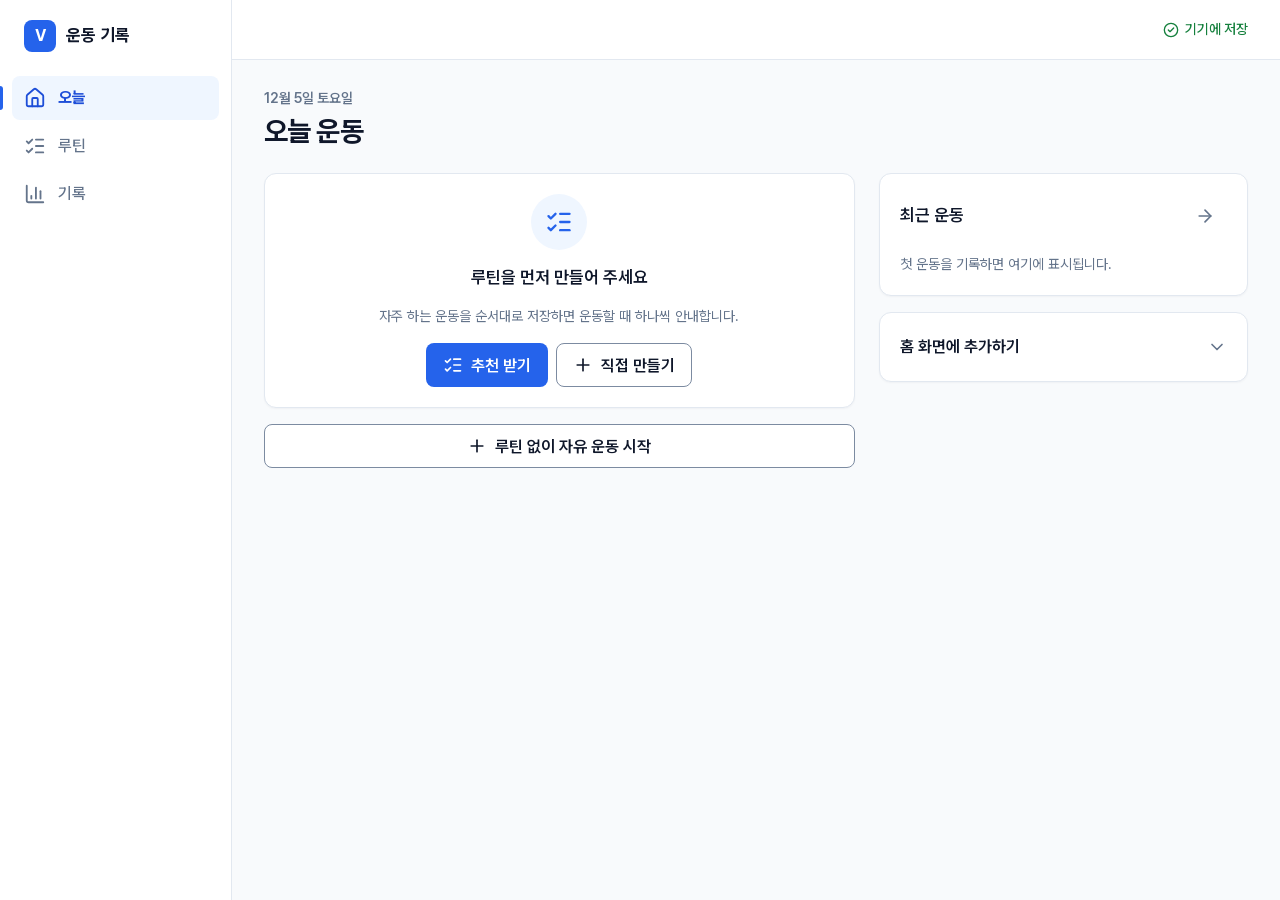
==== commit a49275e3: "대체 운동 찾기와 운동 중·루틴 교체 추가 Co-Authored-By: Claude Opus 5.5 <noreply@anthropic.com>" ====
--- a/pwa/index.html
+++ b/pwa/index.html
@@ -86,10 +86,13 @@
       <div class="button-row sheet-footer"><button type="button" class="button secondary" id="routine-cancel">취소</button><button type="submit" class="button primary">루틴 저장</button></div>
     </form>
   </dialog>
+  <dialog id="swap-dialog" class="dialog" aria-labelledby="swap-title">
+    <div id="swap-body" class="sheet"></div>
+  </dialog>
   <dialog id="recommend-dialog" class="dialog dialog-wide" aria-labelledby="recommend-title">
     <div id="recommend-body" class="sheet"></div>
   </dialog>
   <input id="backup-file" class="sr-only" type="file" accept=".json,application/json">
-  <script type="module" src="./app.mjs?v=20261002-38"></script>
+  <script type="module" src="./app.mjs?v=20261002-40"></script>
 </body>
 </html>
--- a/pwa/styles.css
+++ b/pwa/styles.css
@@ -450,7 +450,17 @@
 .choice:hover { background: var(--surface-muted); }
 .choice.selected { border: 2px solid var(--primary); background: var(--primary-soft); padding: 11px 15px; }
 .choice .icon { margin-left: auto; color: var(--primary); }
-.recommend-reason { display: flex; align-items: center; gap: 4px; }
+.recommend-reason { display: flex; align-items: flex-start; gap: 4px; }
+.recommend-reasons { display: grid; gap: 4px; flex: 1; padding-left: 18px; list-style: disc; color: var(--text-secondary); font-size: 14px; }
+.choice-grid { grid-template-columns: repeat(2, minmax(0, 1fr)); }
+/* Substitutes: filter chips, then groups of exercises with equipment, last record and joint badges */
+.stack-sm { display: grid; gap: 8px; }
+.swap-group { display: grid; gap: 8px; }
+.swap-item { align-items: center; }
+.swap-item .list-main { flex: 1; }
+.swap-item .badge { flex: none; }
+.check-field { display: flex; align-items: center; gap: 10px; min-height: 44px; font-size: 15px; }
+.check-field input { width: 22px; height: 22px; min-height: 0; flex: none; accent-color: var(--primary); }
 .lift-fields { grid-template-columns: repeat(3, minmax(0, 1fr)); }
 .dialog-title { font-size: 20px; font-weight: 700; line-height: 1.35; }
 .confirm-head { display: flex; align-items: center; gap: 12px; }
